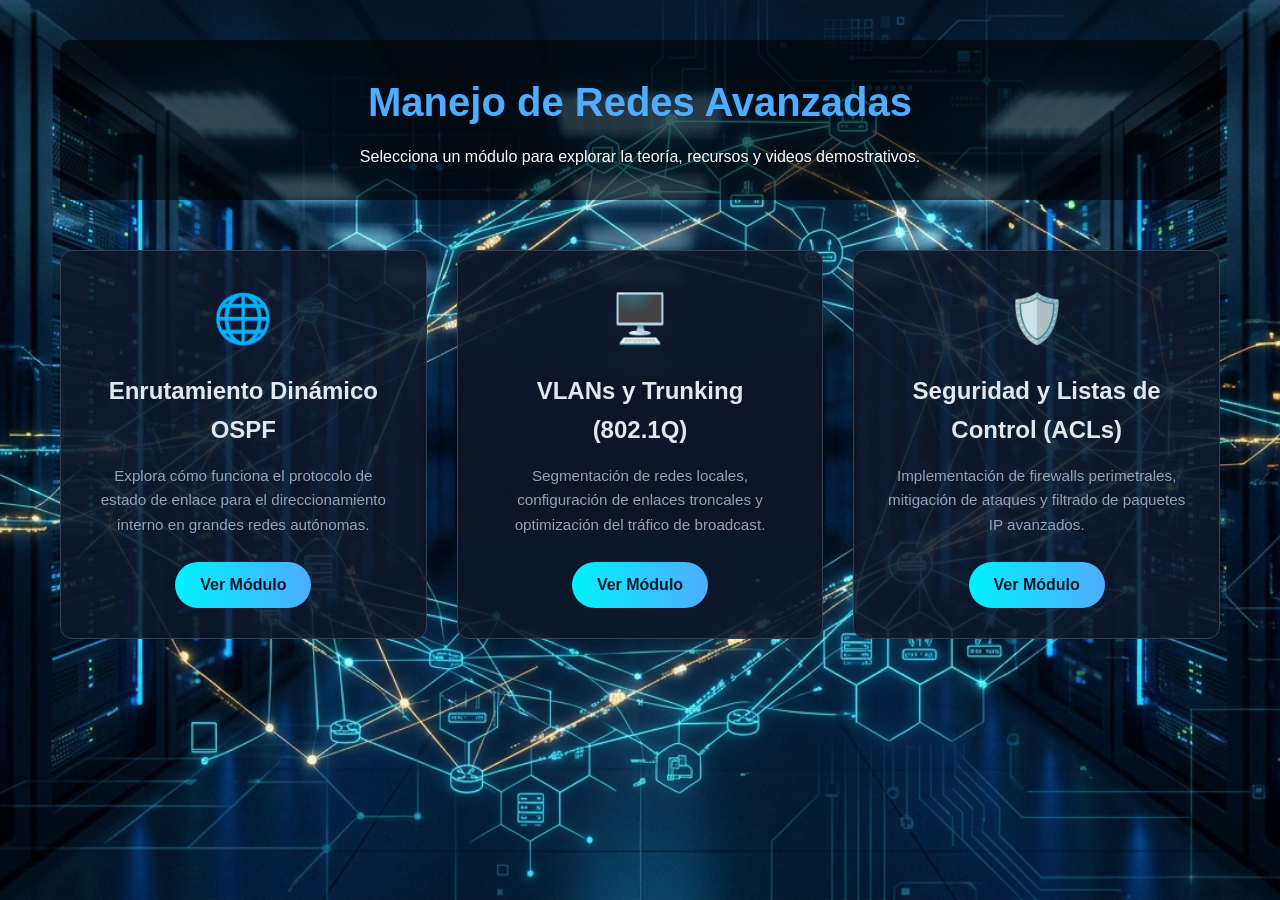
==== index.html @ 96709a28 "first commit" ====
<!DOCTYPE html>
<html lang="es">
<head>
    <meta charset="UTF-8">
    <meta name="viewport" content="width=device-width, initial-scale=1.0">
    <title>Manejo de Redes Avanzadas</title>
    <link rel="stylesheet" href="css/styles.css">
</head>
<body>

    <div class="main-container">
        
        <header class="main-header">
            <h1>Manejo de Redes Avanzadas</h1>
            <p>Selecciona un módulo para explorar la teoría, recursos y videos demostrativos.</p>
        </header>

        <main class="grid-container">

            <div class="card">
                <div class="card-icon">
                    🌐
                </div>
                <h2>Enrutamiento Dinámico OSPF</h2>
                <p>Explora cómo funciona el protocolo de estado de enlace para el direccionamiento interno en grandes redes autónomas.</p>
                <a href="pages/tema1.html" class="card-btn">Ver Módulo</a>
            </div>

            <div class="card">
                <div class="card-icon">
                    🖥️
                </div>
                <h2>VLANs y Trunking (802.1Q)</h2>
                <p>Segmentación de redes locales, configuración de enlaces troncales y optimización del tráfico de broadcast.</p>
                <a href="pages/tema2.html" class="card-btn">Ver Módulo</a>
            </div>

            <div class="card">
                <div class="card-icon">
                    🛡️
                </div>
                <h2>Seguridad y Listas de Control (ACLs)</h2>
                <p>Implementación de firewalls perimetrales, mitigación de ataques y filtrado de paquetes IP avanzados.</p>
                <a href="pages/tema3.html" class="card-btn">Ver Módulo</a>
            </div>

        </main>

    </div>

</body>
</html>
---- css/styles.css ----
/* =========================================
   1. Estilos Generales y Fondo Persistente
   ========================================= */
* {
    margin: 0;
    padding: 0;
    box-sizing: border-box;
    font-family: 'Segoe UI', Tahoma, Geneva, Verdana, sans-serif;
}

body {
    /* Aquí llamamos a tu imagen de fondo */
    background-image: url('../assets/images/fondo.png');
    background-size: cover; /* Hace que la imagen cubra toda la pantalla */
    background-position: center;
    background-attachment: fixed; /* ¡CRÍTICO! Esto hace que el fondo sea persistente al hacer scroll */
    background-color: #1a1a2e; /* Color de respaldo por si la imagen tarda en cargar */
    color: #ffffff;
    line-height: 1.6;
}

/* =========================================
   2. Contenedor Principal y Encabezado
   ========================================= */
.main-container {
    max-width: 1200px; /* Ancho máximo para pantallas grandes */
    margin: 0 auto; /* Centra el contenedor */
    padding: 40px 20px;
}

.main-header {
    text-align: center;
    margin-bottom: 50px;
    background-color: rgba(0, 0, 0, 0.6); /* Fondo semitransparente para que el texto resalte */
    padding: 30px;
    border-radius: 10px;
}

.main-header h1 {
    font-size: 2.5rem;
    margin-bottom: 10px;
    color: #4facfe;
}

/* =========================================
   3. Cuadrícula (Grid) Automática
   ========================================= */
.grid-container {
    display: grid;
    /* ¡LA MAGIA DEL GRID! 
       auto-fit: ajusta las tarjetas disponibles.
       minmax: cada tarjeta medirá mínimo 300px y máximo lo que sobre de espacio (1fr). */
    grid-template-columns: repeat(auto-fit, minmax(300px, 1fr));
    gap: 30px; /* Espacio entre las tarjetas */
}

/* =========================================
   4. Diseño de las Tarjetas
   ========================================= */
.card {
    background-color: rgba(15, 23, 42, 0.85); /* Azul muy oscuro con algo de transparencia */
    border: 1px solid #334155;
    border-radius: 12px;
    padding: 30px;
    text-align: center;
    transition: transform 0.3s ease, box-shadow 0.3s ease; /* Animación suave */
}

/* Efecto al pasar el mouse por encima de la tarjeta */
.card:hover {
    transform: translateY(-10px); /* La tarjeta se eleva ligeramente */
    box-shadow: 0 10px 20px rgba(0, 0, 0, 0.5);
}

.card-icon {
    font-size: 3rem;
    margin-bottom: 15px;
}

.card h2 {
    font-size: 1.5rem;
    margin-bottom: 15px;
    color: #e2e8f0;
}

.card p {
    color: #94a3b8;
    margin-bottom: 25px;
    font-size: 0.95rem;
}

/* =========================================
   5. Botones / Enlaces
   ========================================= */
.card-btn {
    display: inline-block;
    background: linear-gradient(to right, #00f2fe, #4facfe);
    color: #0f172a;
    text-decoration: none;
    font-weight: bold;
    padding: 10px 25px;
    border-radius: 25px;
    transition: opacity 0.3s ease;
}

.card-btn:hover {
    opacity: 0.8; /* Se aclara un poco al pasar el mouse */
}
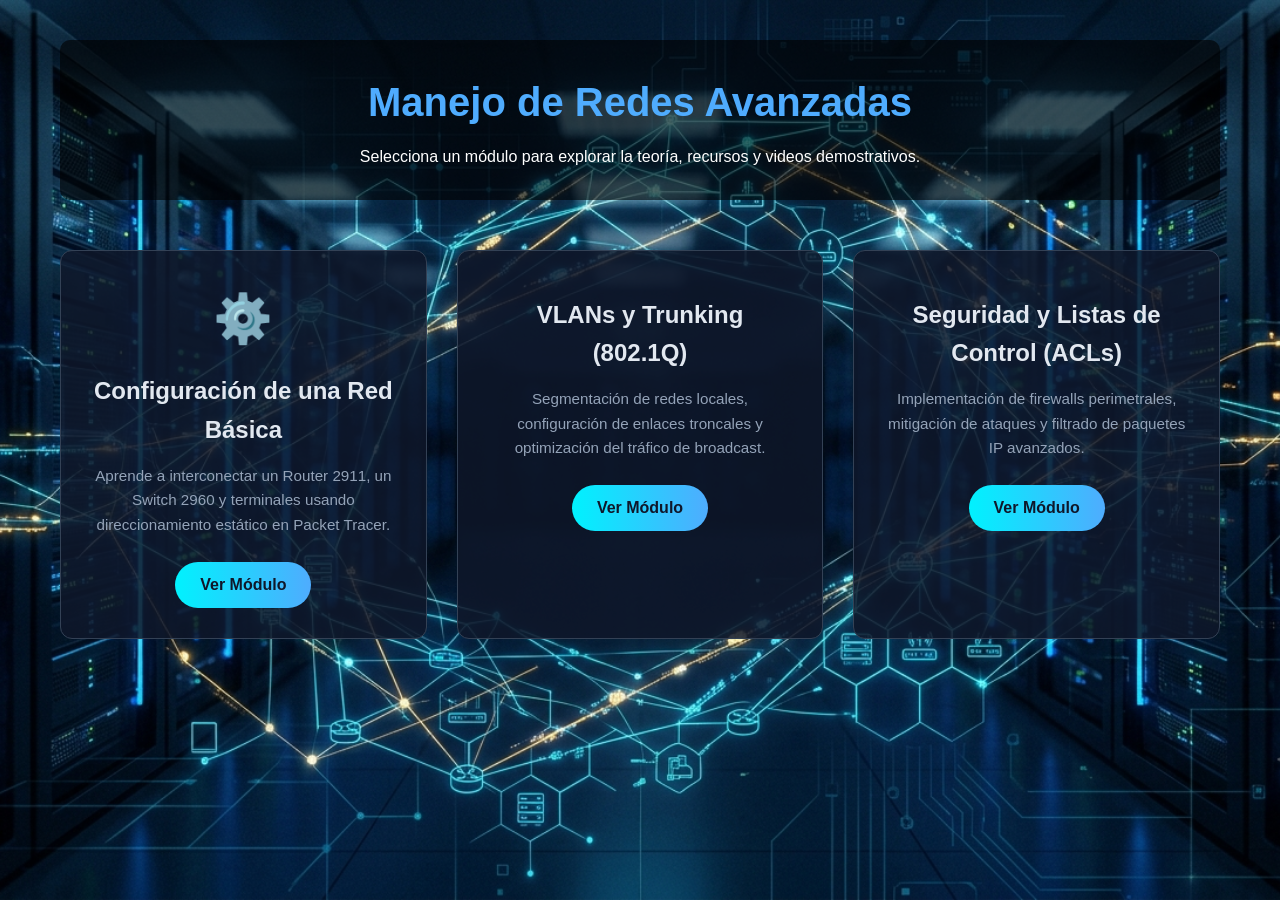
==== commit 9e1958ef: "Add Red Basica" ====
--- a/index.html
+++ b/index.html
@@ -18,17 +18,16 @@
         <main class="grid-container">
 
             <div class="card">
-                <div class="card-icon">
-                    🌐
-                </div>
-                <h2>Enrutamiento Dinámico OSPF</h2>
-                <p>Explora cómo funciona el protocolo de estado de enlace para el direccionamiento interno en grandes redes autónomas.</p>
-                <a href="pages/tema1.html" class="card-btn">Ver Módulo</a>
+                <div class="card-icon">⚙️</div>
+                <h2>Configuración de una Red Básica</h2>
+                <p>Aprende a interconectar un Router 2911, un Switch 2960 y terminales usando direccionamiento estático en Packet
+                    Tracer.</p>
+                <a href="pages/Red_Basica.html" class="card-btn">Ver Módulo</a>
             </div>
 
             <div class="card">
                 <div class="card-icon">
-                    🖥️
+                    
                 </div>
                 <h2>VLANs y Trunking (802.1Q)</h2>
                 <p>Segmentación de redes locales, configuración de enlaces troncales y optimización del tráfico de broadcast.</p>
@@ -37,7 +36,7 @@
 
             <div class="card">
                 <div class="card-icon">
-                    🛡️
+                    
                 </div>
                 <h2>Seguridad y Listas de Control (ACLs)</h2>
                 <p>Implementación de firewalls perimetrales, mitigación de ataques y filtrado de paquetes IP avanzados.</p>
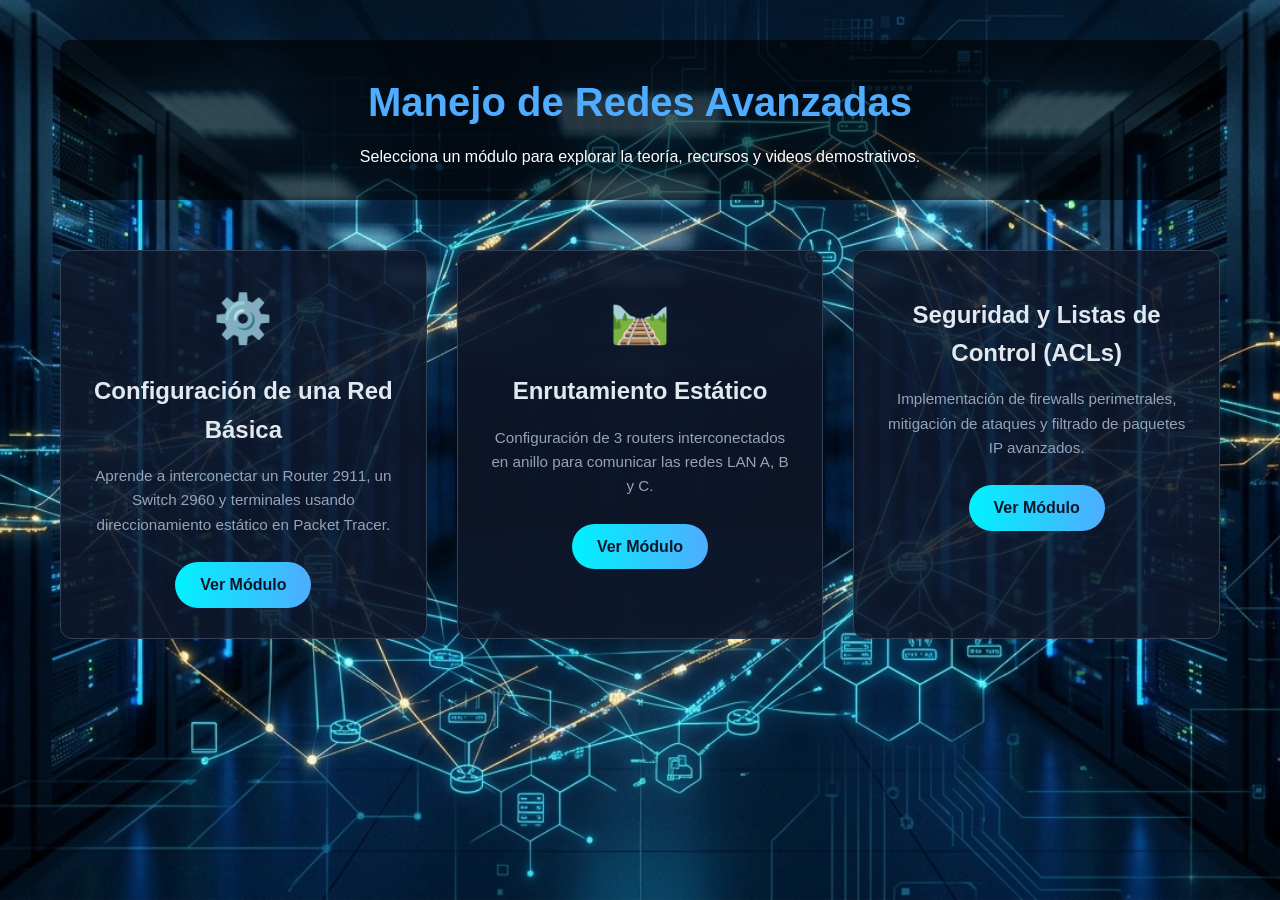
==== commit d42de58d: "Add Enrutamiento Estatico" ====
--- a/index.html
+++ b/index.html
@@ -26,12 +26,10 @@
             </div>
 
             <div class="card">
-                <div class="card-icon">
-                    
-                </div>
-                <h2>VLANs y Trunking (802.1Q)</h2>
-                <p>Segmentación de redes locales, configuración de enlaces troncales y optimización del tráfico de broadcast.</p>
-                <a href="pages/tema2.html" class="card-btn">Ver Módulo</a>
+                <div class="card-icon">🛤️</div>
+                <h2>Enrutamiento Estático </h2>
+                <p>Configuración de 3 routers interconectados en anillo para comunicar las redes LAN A, B y C.</p>
+                <a href="pages/Enrutamiento_Estatico.html" class="card-btn">Ver Módulo</a>
             </div>
 
             <div class="card">
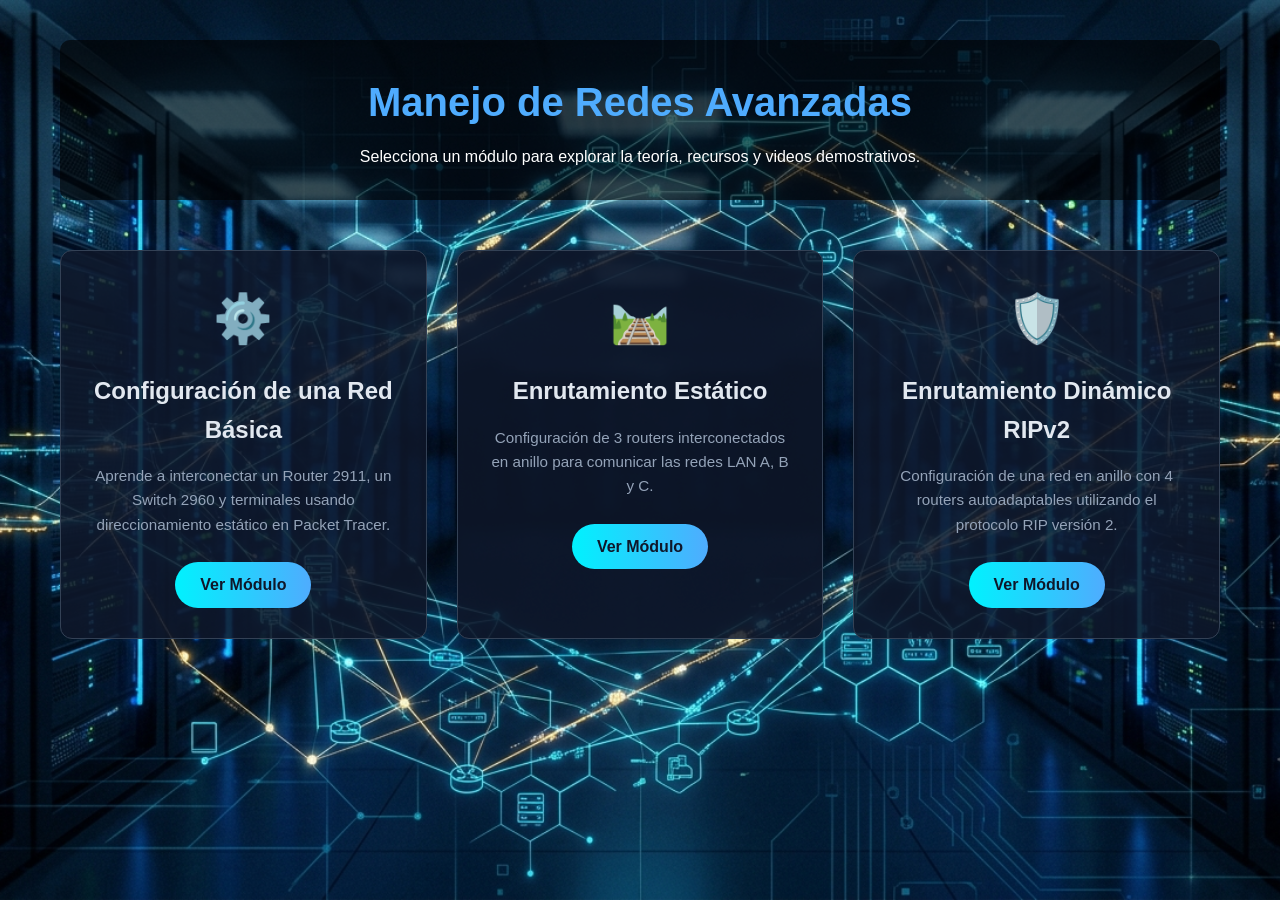
==== commit 69fbf487: "Add Enrutamiento Dinámico RIPv2" ====
--- a/index.html
+++ b/index.html
@@ -33,12 +33,10 @@
             </div>
 
             <div class="card">
-                <div class="card-icon">
-                    
-                </div>
-                <h2>Seguridad y Listas de Control (ACLs)</h2>
-                <p>Implementación de firewalls perimetrales, mitigación de ataques y filtrado de paquetes IP avanzados.</p>
-                <a href="pages/tema3.html" class="card-btn">Ver Módulo</a>
+                <div class="card-icon">🛡️</div>
+                <h2>Enrutamiento Dinámico RIPv2</h2>
+                <p>Configuración de una red en anillo con 4 routers autoadaptables utilizando el protocolo RIP versión 2.</p>
+                <a href="pages/Enrutamiento_Dinamico_RIPv2.html" class="card-btn">Ver Módulo</a>
             </div>
 
         </main>
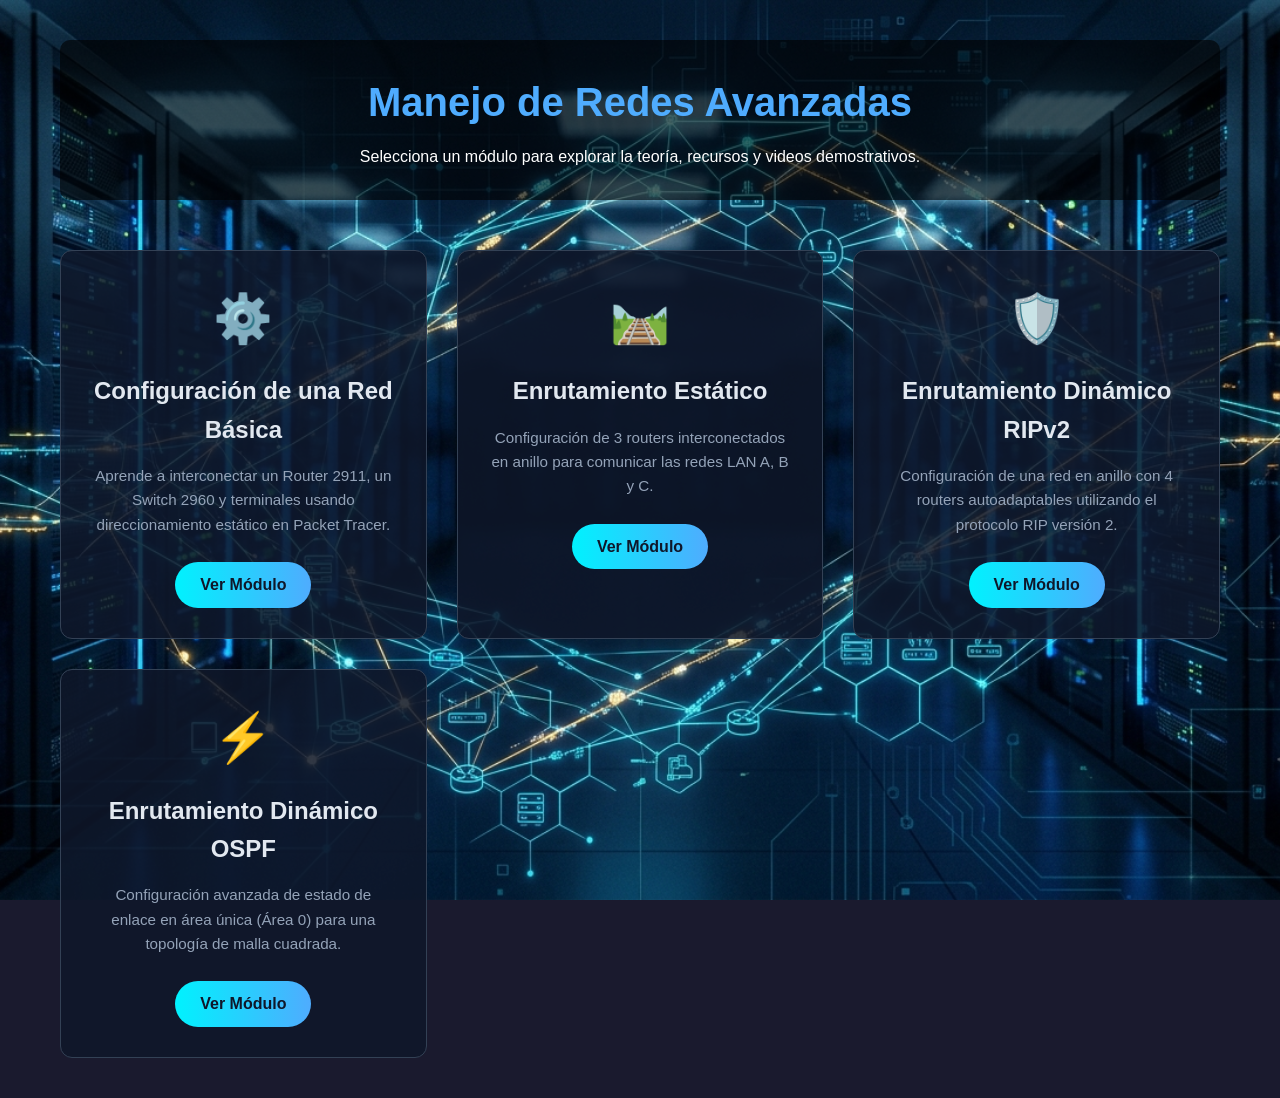
==== commit fea3e986: "Add Enrutamiento Dinamico OSPF" ====
--- a/index.html
+++ b/index.html
@@ -39,6 +39,15 @@
                 <a href="pages/Enrutamiento_Dinamico_RIPv2.html" class="card-btn">Ver Módulo</a>
             </div>
 
+            <div class="card">
+                <div class="card-icon">
+                    ⚡
+                </div>
+                <h2>Enrutamiento Dinámico OSPF</h2>
+                <p>Configuración avanzada de estado de enlace en área única (Área 0) para una topología de malla cuadrada.</p>
+                <a href="pages/Enrutamiento_Dinamico_OSPF.html" class="card-btn">Ver Módulo</a>
+            </div>
+
         </main>
 
     </div>
